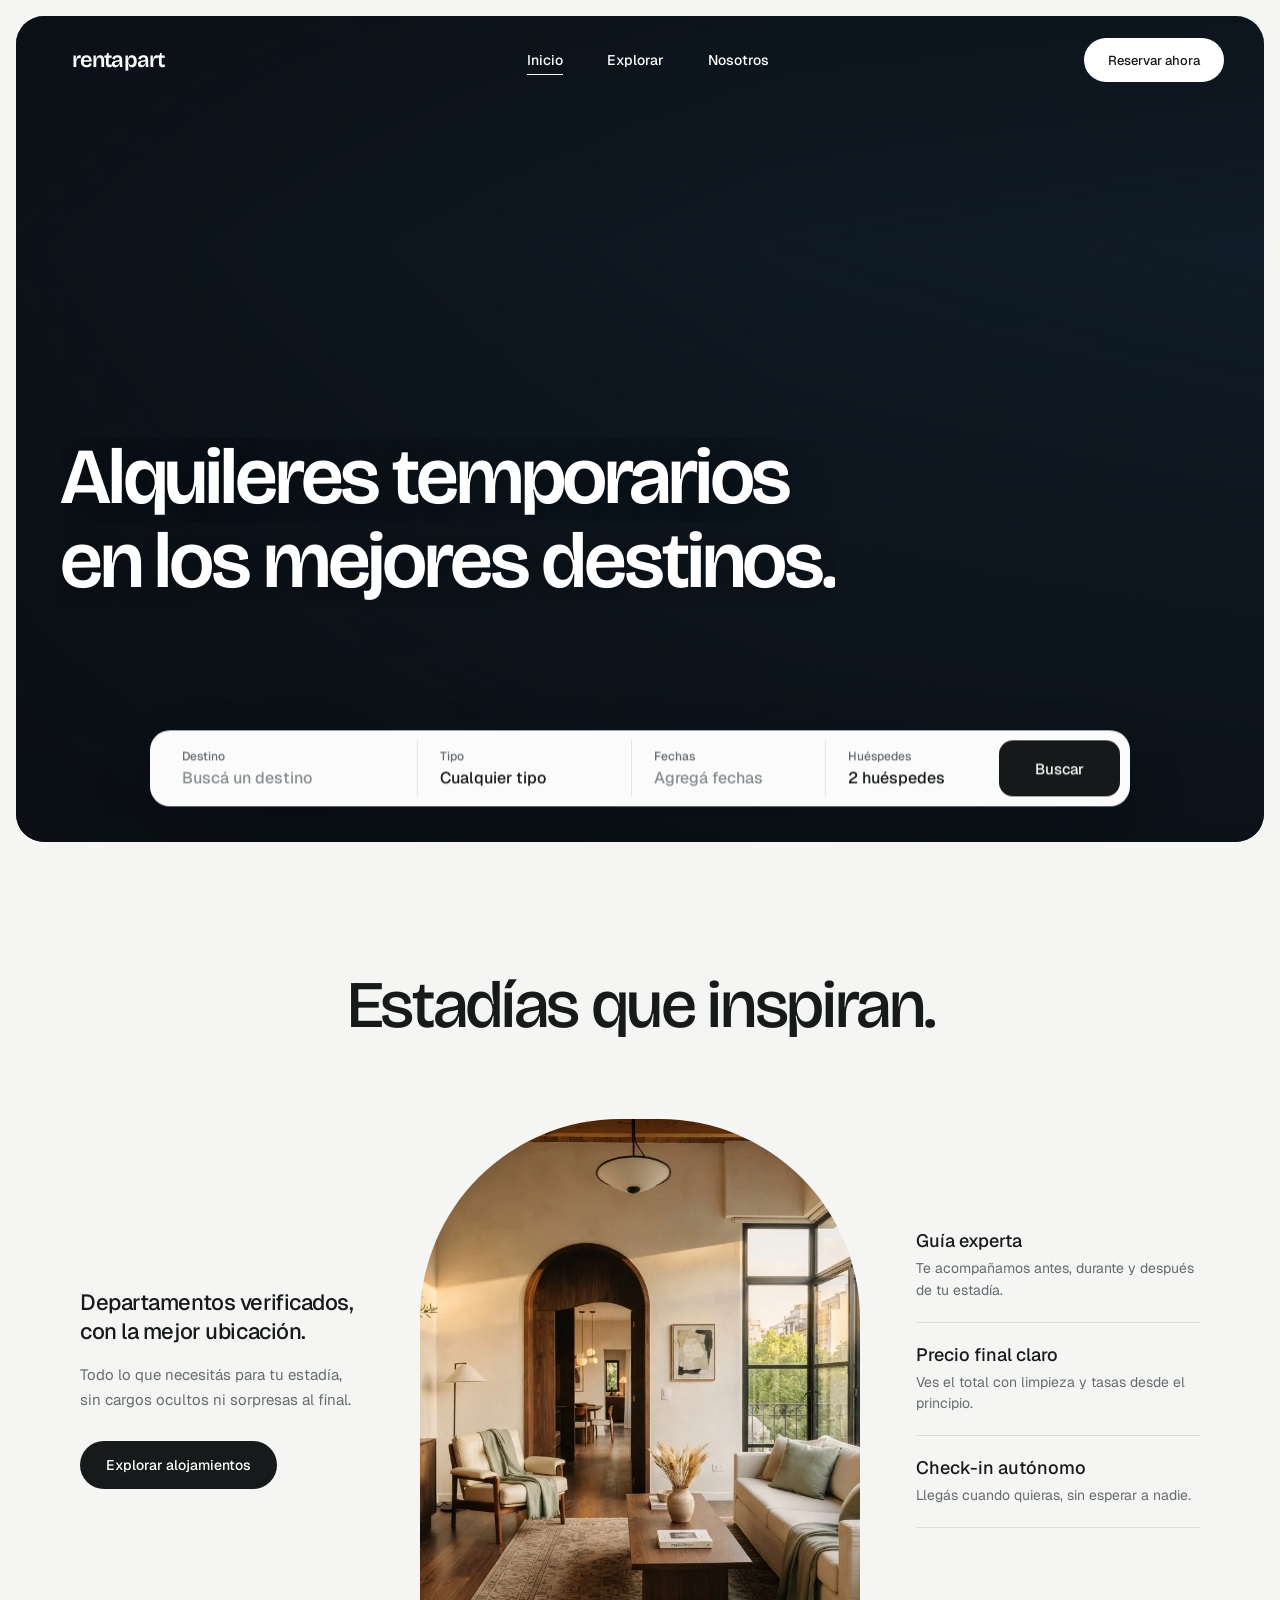
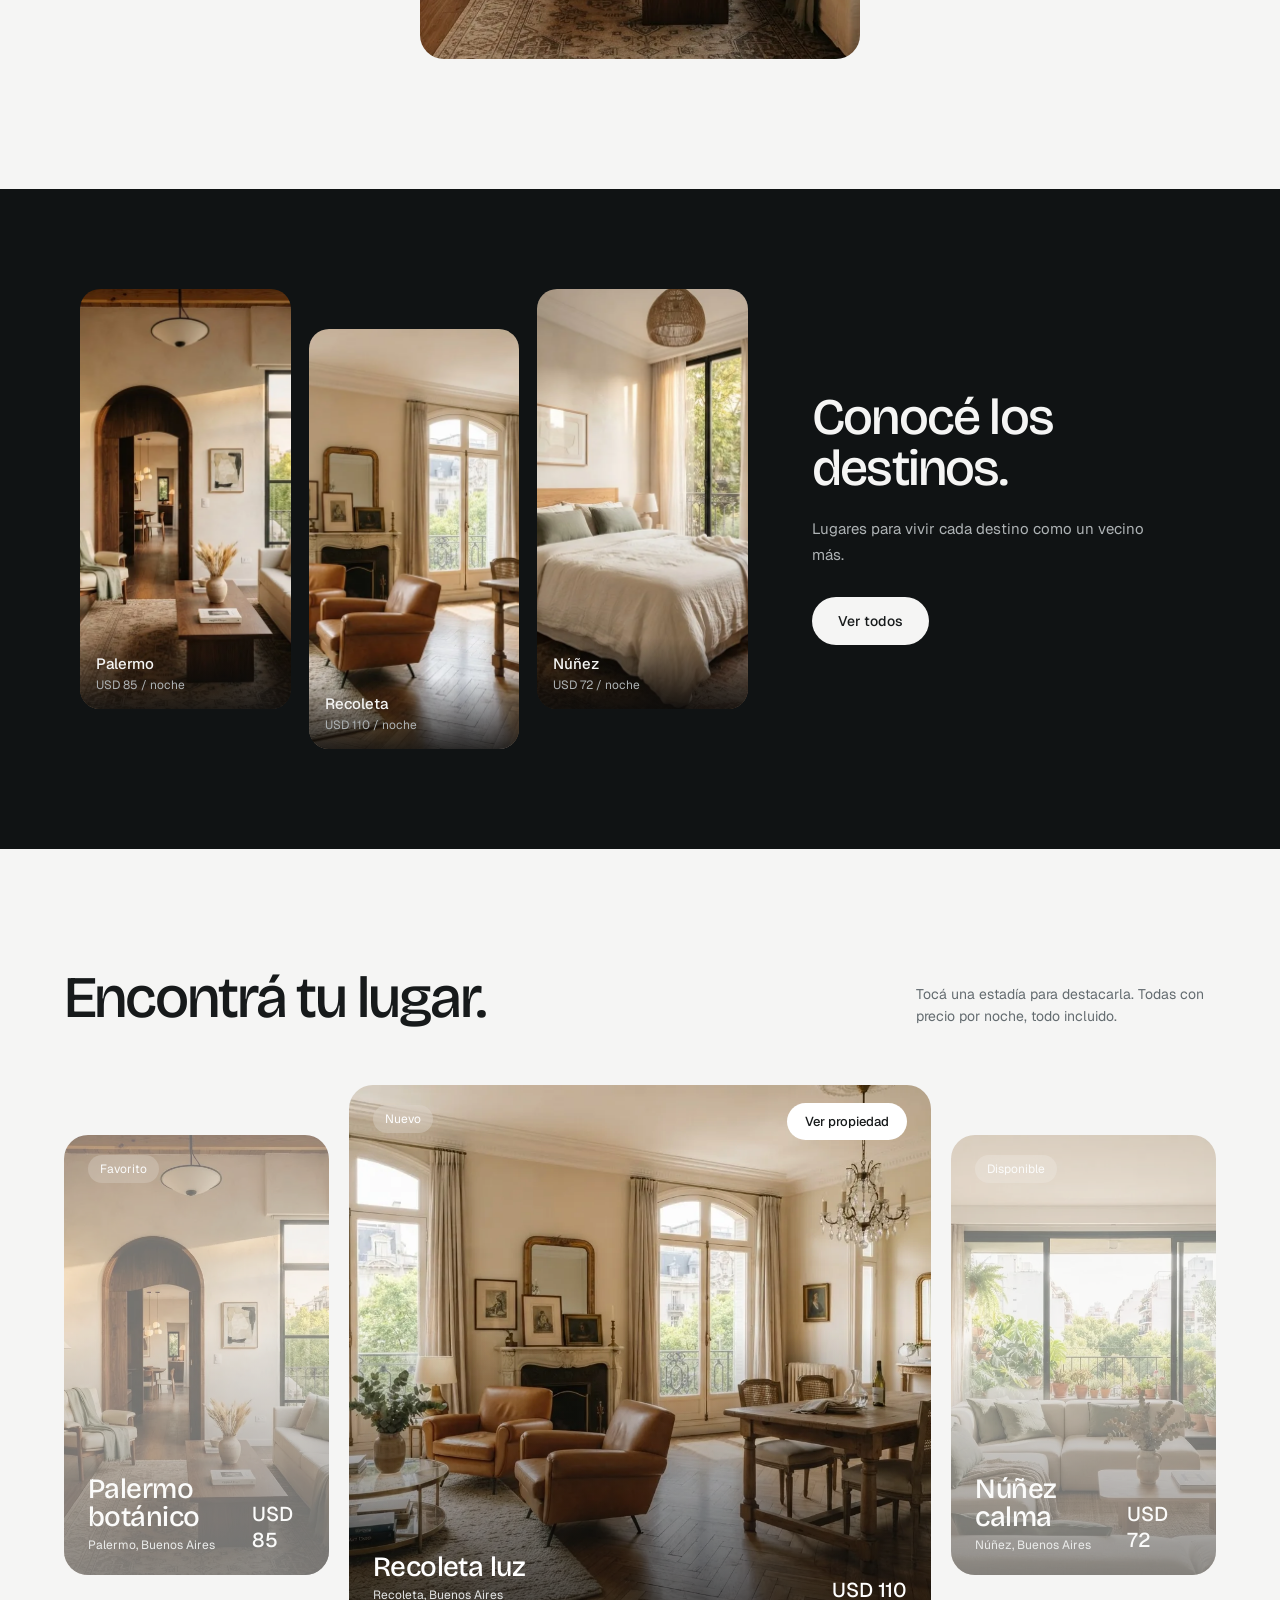
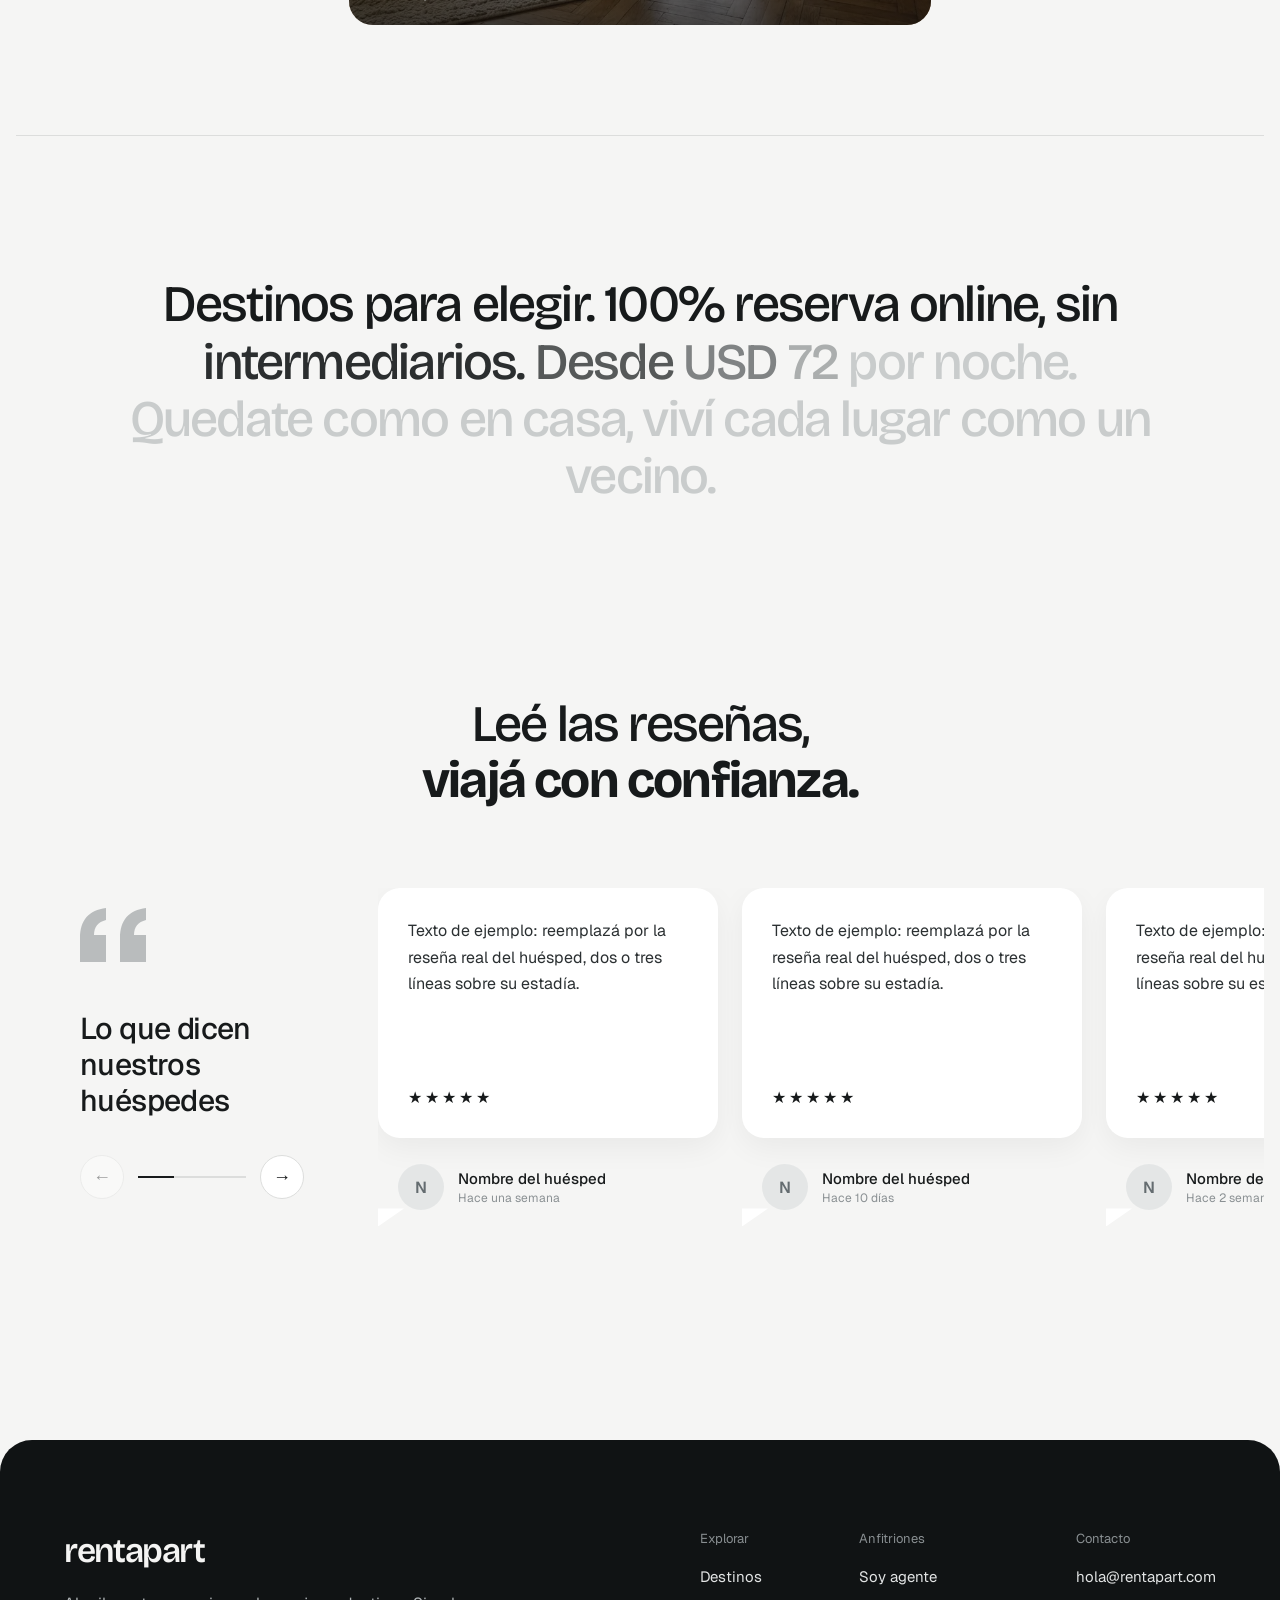
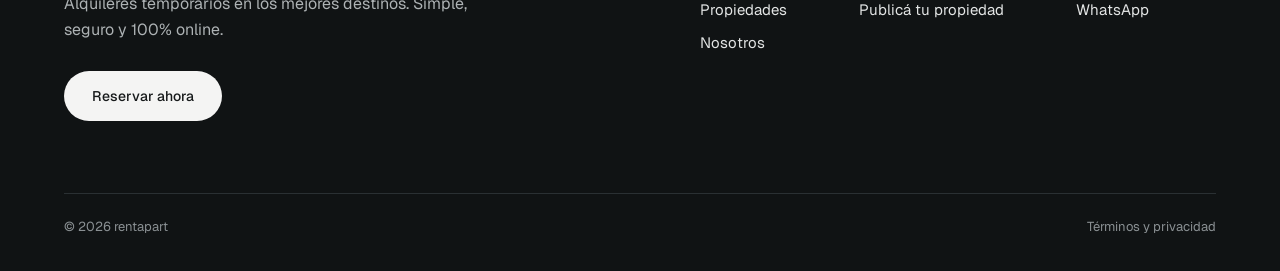
==== index.html @ 58e658b2 "Publicar Rentapart" ====
<!doctype html>
<html lang="es">
<head>
<meta charset="utf-8">
<meta name="viewport" content="width=device-width,initial-scale=1">
<title>rentapart — Alquileres temporarios en los mejores destinos</title>
<meta name="description" content="Alquileres temporarios en los mejores destinos. Reservá tu próxima estadía de forma simple, segura y 100% online.">
<link rel="preconnect" href="https://fonts.googleapis.com">
<link rel="preconnect" href="https://fonts.gstatic.com" crossorigin>
<link href="https://fonts.googleapis.com/css2?family=Bricolage+Grotesque:opsz,wght@12..96,400..700&family=Geist:wght@400;500;600&display=swap" rel="stylesheet">
<link rel="preload" as="image" href="assets/93faf.webp">
<link rel="stylesheet" href="home.css">
<link rel="stylesheet" href="navbar.css">
<script defer src="navbar.js"></script>
<script defer src="vendor/gsap.min.js"></script>
<script defer src="vendor/ScrollTrigger.min.js"></script>
<script defer src="home.js"></script>
<script defer src="calendar.js"></script>
</head>
<body class="is-home">

<div class="opening-screen" hidden>
  <span class="opening-word">rentapart</span>
  <button type="button" class="opening-skip">Saltar intro</button>
</div>

<rentapart-navbar></rentapart-navbar>

<main>
  <section class="hero" aria-label="Inicio">
    <div class="hero-bg" aria-hidden="true">
      <div class="slide" style="animation-delay:-1s"><i style="background-image:url('assets/93faf.webp')"></i></div>
      <div class="slide" style="animation-delay:5s"><i style="background-image:url('assets/29605.webp')"></i></div>
      <div class="slide" style="animation-delay:11s"><i style="background-image:url('assets/f9321.webp')"></i></div>
    </div>
    <div class="hero-shade" aria-hidden="true"></div>

    <div class="hero-copy">
      <h1><span class="line"><span>Alquileres temporarios</span></span> <span class="line"><span>en los mejores destinos.</span></span></h1>
    </div>

    <div class="hero-place">
      <a class="place-card slide" style="animation-delay:-1s" href="app.html#departamento" data-property="0">
        <span class="thumb" style="background-image:url('assets/93faf.webp')"></span>
        <span class="info"><strong>Palermo botánico</strong><span>Palermo, Buenos Aires</span><span>USD 85 por noche</span><span class="go">Ver propiedad <span class="arrow" aria-hidden="true">→</span></span></span>
      </a>
      <a class="place-card slide" style="animation-delay:5s" href="app.html#departamento" data-property="1">
        <span class="thumb" style="background-image:url('assets/29605.webp')"></span>
        <span class="info"><strong>Recoleta luz</strong><span>Recoleta, Buenos Aires</span><span>USD 110 por noche</span><span class="go">Ver propiedad <span class="arrow" aria-hidden="true">→</span></span></span>
      </a>
      <a class="place-card slide" style="animation-delay:11s" href="app.html#departamento" data-property="2">
        <span class="thumb" style="background-image:url('assets/f9321.webp')"></span>
        <span class="info"><strong>Núñez calma</strong><span>Núñez, Buenos Aires</span><span>USD 72 por noche</span><span class="go">Ver propiedad <span class="arrow" aria-hidden="true">→</span></span></span>
      </a>
    </div>

    <form class="search" action="app.html#explorar" role="search">
      <label class="s-field s-dest"><span>Destino</span><input name="destination" type="text" placeholder="Buscá un destino" autocomplete="off"></label>
      <label class="s-field s-type"><span>Tipo</span>
        <select name="type">
          <option value="">Cualquier tipo</option>
          <option>Monoambiente</option>
          <option>Departamento</option>
          <option>Dúplex</option>
          <option>Casa</option>
        </select>
      </label>
      <div class="s-field s-dates" tabindex="0" role="button" aria-haspopup="dialog" aria-expanded="false"><span>Fechas</span><b class="dates-text">Agregá fechas</b>
        <input name="arrival" type="hidden"><input name="departure" type="hidden">
      </div>
      <label class="s-field s-guests"><span>Huéspedes</span>
        <select name="guests">
          <option value="2">2 huéspedes</option>
          <option value="1">1 huésped</option>
          <option value="3">3 huéspedes</option>
          <option value="4">4 huéspedes</option>
          <option value="5">5 o más</option>
        </select>
      </label>
      <button class="search-cta" type="submit">Buscar</button>
    </form>
  </section>

  <section id="explorar" class="inspire">
    <h2 class="reveal">Estadías que inspiran.</h2>
    <div class="inspire-grid">
      <div class="inspire-copy reveal">
        <h3>Departamentos verificados, con la mejor ubicación.</h3>
        <p>Todo lo que necesitás para tu estadía, sin cargos ocultos ni sorpresas al final.</p>
        <a class="pill dark" href="app.html#explorar">Explorar alojamientos</a>
      </div>
      <div class="arch reveal"><img src="assets/fdfa7.webp" alt="Interior luminoso de un departamento" loading="lazy"></div>
      <ul class="perks reveal">
        <li><strong>Guía experta</strong><span>Te acompañamos antes, durante y después de tu estadía.</span></li>
        <li><strong>Precio final claro</strong><span>Ves el total con limpieza y tasas desde el principio.</span></li>
        <li><strong>Check-in autónomo</strong><span>Llegás cuando quieras, sin esperar a nadie.</span></li>
      </ul>
    </div>
  </section>

  <section class="destinos" aria-labelledby="destinos-title">
    <div class="destinos-inner">
      <div class="destinos-photos">
        <a href="app.html#departamento" data-property="0"><img src="assets/fdfa7.webp" alt="Palermo" loading="lazy"><span><strong>Palermo</strong><small>USD 85 / noche</small></span></a>
        <a href="app.html#departamento" data-property="1" class="down"><img src="assets/29605.webp" alt="Recoleta" loading="lazy"><span><strong>Recoleta</strong><small>USD 110 / noche</small></span></a>
        <a href="app.html#departamento" data-property="2"><img src="assets/f9321.webp" alt="Núñez" loading="lazy"><span><strong>Núñez</strong><small>USD 72 / noche</small></span></a>
      </div>
      <div class="destinos-copy reveal">
        <h2 id="destinos-title">Conocé los destinos.</h2>
        <p>Lugares para vivir cada destino como un vecino más.</p>
        <a class="pill light" href="app.html#explorar">Ver todos</a>
      </div>
    </div>
  </section>

  <section class="lugar" aria-labelledby="lugar-title">
    <div class="lugar-head reveal"><h2 id="lugar-title">Encontrá tu lugar.</h2><p>Tocá una estadía para destacarla. Todas con precio por noche, todo incluido.</p></div>
    <div class="lugar-row">
      <article class="lcard" tabindex="0" data-property="0" style="background-image:url('assets/fdfa7.webp')">
        <span class="tag">Favorito</span>
        <span class="meta"><span><strong>Palermo botánico</strong><small>Palermo, Buenos Aires</small></span><b>USD 85</b></span>
        <a class="open" href="app.html#departamento" data-property="0" aria-label="Ver Palermo botánico">Ver propiedad</a>
      </article>
      <article class="lcard is-active" tabindex="0" data-property="1" style="background-image:url('assets/29605.webp')">
        <span class="tag">Nuevo</span>
        <span class="meta"><span><strong>Recoleta luz</strong><small>Recoleta, Buenos Aires</small></span><b>USD 110</b></span>
        <a class="open" href="app.html#departamento" data-property="1" aria-label="Ver Recoleta luz">Ver propiedad</a>
      </article>
      <article class="lcard" tabindex="0" data-property="2" style="background-image:url('assets/12205.webp')">
        <span class="tag">Disponible</span>
        <span class="meta"><span><strong>Núñez calma</strong><small>Núñez, Buenos Aires</small></span><b>USD 72</b></span>
        <a class="open" href="app.html#departamento" data-property="2" aria-label="Ver Núñez calma">Ver propiedad</a>
      </article>
    </div>
  </section>

  <section id="nosotros" class="statement" aria-label="Sobre rentapart">
    <p class="words">Destinos para elegir. 100% reserva online, sin intermediarios. Desde USD 72 por noche. Quedate como en casa, viví cada lugar como un vecino.</p>
  </section>

  <section class="reviews" id="resenas" aria-labelledby="reviews-title">
    <div class="reviews-head reveal">
      <h2 id="reviews-title">Leé las reseñas,<br><b>viajá con confianza.</b></h2>
    </div>
    <div class="reviews-body">
      <div class="reviews-side">
        <svg width="68" height="54" viewBox="0 0 68 54" aria-hidden="true"><path d="M0 54V30C0 12 9 2 26 0v12C18 14 14 19 14 27h12v27H0Zm40 0V30C40 12 49 2 66 0v12c-8 2-12 7-12 15h12v27H40Z" fill="#b9bcbd"/></svg>
        <h3>Lo que dicen nuestros huéspedes</h3>
        <div class="reviews-nav">
          <button type="button" class="rbtn" data-r="-1" aria-label="Reseña anterior">←</button>
          <span class="rtrack" aria-hidden="true"><i></i></span>
          <button type="button" class="rbtn" data-r="1" aria-label="Reseña siguiente">→</button>
        </div>
      </div>
      <div class="reviews-window">
        <ul class="reviews-list" id="reviews-list"></ul>
      </div>
    </div>
  </section>
</main>

<footer class="site-footer">
  <div class="foot-top">
    <div class="foot-brand">
      <a href="index.html" class="foot-logo">rentapart</a>
      <p>Alquileres temporarios en los mejores destinos. Simple, seguro y 100% online.</p>
      <a class="pill paper" href="app.html#explorar">Reservar ahora</a>
    </div>
    <div class="foot-cols">
      <div><span>Explorar</span><a href="app.html#explorar">Destinos</a><a href="app.html#explorar">Propiedades</a><a href="#nosotros">Nosotros</a></div>
      <div><span>Anfitriones</span><a href="app.html#acceso">Soy agente</a><a href="app.html#acceso">Publicá tu propiedad</a></div>
      <div><span>Contacto</span><a class="foot-mail" href="mailto:hola@rentapart.com">hola@rentapart.com</a><a class="foot-wa" href="https://wa.me/5491155550101">WhatsApp</a></div>
    </div>
  </div>
  <div class="foot-bottom"><span>© 2026 rentapart</span><span>Términos y privacidad</span></div>
</footer>

</body>
</html>
---- home.css ----
/* rentapart — home. Tipografía: Bricolage Grotesque (títulos) + Geist (texto). */
:root {
  --rentapart-ink: #171a1b;
  --rentapart-paper: #f5f5f4;
  --muted: #646c70;
  --line: #dcdddc;
  --display: 'Bricolage Grotesque', 'Geist', sans-serif;
}
*, *::before, *::after { box-sizing: border-box; }
html { scroll-behavior: smooth; }
body {
  margin: 0;
  background: var(--rentapart-paper);
  color: var(--rentapart-ink);
  font-family: 'Geist', 'DM Sans', sans-serif;
  -webkit-font-smoothing: antialiased;
}
a { color: inherit; text-decoration: none; }
h1, h2, h3, p { margin: 0; }
img { display: block; max-width: 100%; }
main { padding: 16px 16px 0; overflow-x: clip; }
body.is-opening { overflow: hidden; }

.pill {
  display: inline-flex; align-items: center;
  min-height: 48px; padding: 0 26px;
  border-radius: 999px; font-size: 14px; font-weight: 500;
  transition: background-color .3s ease, transform .15s ease;
}
.pill:active { transform: scale(.97); }
.pill.dark { background: var(--rentapart-ink); color: #fff; }
.pill.dark:hover { background: #3a4144; }
.pill.light { background: var(--rentapart-paper); color: var(--rentapart-ink); }
.pill.light:hover { background: #fff; }
.pill.paper { background: var(--rentapart-paper); color: var(--rentapart-ink); min-height: 50px; padding: 0 28px; }
.pill.paper:hover { background: #fff; }
a:focus-visible, button:focus-visible, select:focus-visible, .s-field:focus-visible, .lcard:focus-visible {
  outline: 2px solid currentColor; outline-offset: 3px; border-radius: 8px;
}

/* ───────── Intro ───────── */
.opening-screen[hidden] { display: none; }
.opening-screen { position: fixed; inset: 0; z-index: 100; display: grid; place-items: center; background: #000; color: #fff; }
.opening-word {
  display: block; transform-origin: 0 0;
  font-family: var(--display); font-weight: 600; letter-spacing: -.04em; line-height: 1;
  font-size: clamp(43px, 9vw, 104px);
}
.opening-skip {
  position: absolute; bottom: max(24px, env(safe-area-inset-bottom)); right: 24px;
  padding: 10px 16px; border: 1px solid #fff6; border-radius: 30px;
  background: #111315; color: #fff; cursor: pointer; font: 500 13px 'Geist', sans-serif;
}
html.is-opening rentapart-navbar .site-brand { visibility: hidden; }

/* ───────── Hero ───────── */
.hero {
  position: relative;
  height: calc(100svh - 74px); min-height: 640px; max-height: 960px;
  border-radius: 28px; overflow: hidden;
  background: #101c27; color: #fff;
}
.hero-bg { position: absolute; inset: -4% 0; will-change: transform; }
.slide { position: absolute; inset: 0; opacity: 0; animation: xf 18s linear infinite; }
.hero-bg .slide i { position: absolute; inset: 0; background-size: cover; background-position: center; animation: drift 18s ease-out infinite; }
.hero-shade {
  position: absolute; inset: 0;
  background:
    linear-gradient(90deg, rgba(10,14,18,.7), rgba(10,14,18,.15) 62%, transparent),
    linear-gradient(180deg, rgba(10,14,18,.45), transparent 28%, rgba(10,14,18,.7));
}
.hero-copy { position: absolute; left: 44px; bottom: 236px; max-width: 780px; }
.hero h1 {
  font-family: var(--display); font-weight: 600;
  font-size: clamp(44px, 6.2vw, 84px); line-height: .98; letter-spacing: -.04em;
  text-shadow: 0 2px 40px rgba(0,0,0,.35);
}
.hero h1 .line { display: block; overflow: clip; padding-bottom: .08em; }
.hero h1 .line > span { display: block; }

.hero-place { position: absolute; right: 44px; bottom: 220px; width: 370px; height: 160px; }
.place-card {
  display: flex; gap: 16px; padding: 14px; border-radius: 16px;
  background: #fff; color: var(--rentapart-ink);
  box-shadow: 0 20px 50px rgba(10,14,18,.3);
}
.hero-place .place-card { animation-name: xf, xp; }
.place-card .thumb { width: 96px; flex: none; border-radius: 10px; background-size: cover; background-position: center; }
.place-card .info { display: flex; flex-direction: column; flex: 1; min-width: 0; font-size: 13px; color: var(--muted); }
.place-card .info strong { font-size: 20px; font-weight: 500; color: var(--rentapart-ink); margin-bottom: 6px; }
.place-card .info > span + span { margin-top: 2px; }
.place-card .go { margin-top: auto; display: flex; justify-content: space-between; align-items: center; font-size: 14px; color: var(--rentapart-ink); }
.place-card .arrow {
  display: inline-grid; place-items: center; width: 36px; height: 36px; border-radius: 50%;
  background: var(--rentapart-ink); color: #fff; font-size: 16px; transition: transform .35s cubic-bezier(.22,1,.36,1);
}
.place-card:hover .arrow { transform: translateX(4px); }

/* Buscador */
.search {
  position: absolute; left: 50%; bottom: 36px; translate: -50% 0;
  width: min(980px, calc(100% - 88px));
  display: flex; flex-wrap: wrap; align-items: center;
  padding: 10px; border-radius: 20px;
  background: #fff; color: var(--rentapart-ink);
  box-shadow: 0 24px 60px rgba(10,14,18,.3);
}
.s-field { display: flex; flex-direction: column; gap: 3px; padding: 8px 22px; min-width: 0; cursor: pointer; border-radius: 12px; transition: background-color .25s; }
.s-field:hover { background: #f5f5f4; }
.s-field + .s-field { border-left: 1px solid #e8e9e8; border-radius: 0 12px 12px 0; }
.s-field > span { font-size: 12px; font-weight: 500; color: var(--muted); }
.s-field input, .s-field select, .s-field b {
  border: 0; background: transparent; padding: 0; outline: none; width: 100%;
  font: 500 16px 'Geist', sans-serif; color: var(--rentapart-ink); appearance: none; cursor: pointer;
}
.s-field input::placeholder { color: #8a9093; }
.s-field .dates-text { font-weight: 500; }
.s-field .dates-text.is-empty { color: #8a9093; }
.s-dest { flex: 1.3 1 200px; } .s-type { flex: 1 1 170px; } .s-dates { flex: 1 1 150px; } .s-guests { flex: 1 1 130px; }
.search-cta {
  display: inline-flex; align-items: center; justify-content: center;
  min-height: 56px; padding: 0 36px; border: 0; border-radius: 14px;
  background: var(--rentapart-ink); color: #fff; font: 500 15px 'Geist', sans-serif; cursor: pointer;
  transition: background-color .3s, transform .15s;
}
.search-cta:hover { background: #3a4144; }
.search-cta:active { transform: scale(.97); }
.search-cta[aria-busy="true"] { opacity: .7; cursor: wait; }

/* ───────── Secciones ───────── */
h2 { font-family: var(--display); font-weight: 500; letter-spacing: -.035em; line-height: 1; }
.inspire { padding: 130px 64px 0; text-align: center; }
.inspire h2 { font-size: clamp(40px, 5.2vw, 75px); }
.inspire-grid {
  display: grid; grid-template-columns: 1fr 440px 1fr; gap: 56px; align-items: center;
  max-width: 1240px; margin: 80px auto 0; text-align: left;
}
.inspire-copy h3 { font-size: 22px; font-weight: 500; letter-spacing: -.02em; line-height: 1.3; }
.inspire-copy p { margin: 16px 0 28px; font-size: 15px; line-height: 1.7; color: var(--muted); }
.arch { height: 540px; border-radius: 200px 200px 24px 24px; overflow: hidden; }
.arch img { width: 100%; height: 100%; object-fit: cover; transition: transform 1.2s cubic-bezier(.22,1,.36,1); }
.arch:hover img { transform: scale(1.05); }
.perks { list-style: none; margin: 0; padding: 0; }
.perks li { padding-bottom: 20px; margin-bottom: 20px; border-bottom: 1px solid var(--line); }
.perks strong { display: block; font-size: 18px; font-weight: 500; }
.perks span { display: block; margin-top: 6px; font-size: 14px; line-height: 1.55; color: var(--muted); }

.destinos { margin: 130px -16px 0; background: #101314; color: #f5f5f4; padding: 100px 80px; }
.destinos-inner { display: flex; flex-wrap: wrap; gap: 64px; align-items: center; max-width: 1280px; margin: 0 auto; }
.destinos-photos { display: flex; gap: 18px; flex: 1 1 640px; }
.destinos-photos a { position: relative; flex: 1; height: 420px; border-radius: 20px; overflow: hidden; }
.destinos-photos a.down { margin-top: 40px; }
.destinos-photos img { width: 100%; height: 100%; object-fit: cover; transition: transform 1.2s cubic-bezier(.22,1,.36,1); }
.destinos-photos a:hover img { transform: scale(1.05); }
.destinos-photos span { position: absolute; inset: auto 0 0; padding: 16px; background: linear-gradient(0deg, rgba(14,13,12,.85), transparent); }
.destinos-photos strong { display: block; font-size: 15px; font-weight: 500; }
.destinos-photos small { display: block; margin-top: 4px; font-size: 12px; color: #aeb3b5; }
.destinos-copy { flex: 1 1 360px; }
.destinos-copy h2 { font-size: clamp(36px, 4vw, 56px); }
.destinos-copy p { margin: 22px 0 30px; max-width: 340px; font-size: 15px; line-height: 1.7; color: #aeb3b5; }

.lugar { padding: 120px 0 40px; overflow: hidden; }
.lugar-head { display: flex; flex-wrap: wrap; justify-content: space-between; align-items: end; gap: 20px; padding: 0 48px 48px; }
.lugar-head h2 { font-size: clamp(38px, 4.6vw, 66px); }
.lugar-head p { max-width: 300px; font-size: 14px; line-height: 1.6; color: var(--muted); }
.lugar-row { display: flex; gap: 20px; align-items: center; padding: 0 48px; height: 560px; }
.lcard {
  position: relative; flex: 1 1 0; min-width: 0; height: 440px; border-radius: 24px; overflow: hidden;
  background-size: cover; background-position: center; color: #fff; cursor: pointer; opacity: .55;
  transition: flex .8s cubic-bezier(.22,1,.36,1), height .8s cubic-bezier(.22,1,.36,1), opacity .6s;
}
.lcard::before { content: ''; position: absolute; inset: 0; background: linear-gradient(0deg, rgba(14,13,12,.72), transparent 55%); }
.lcard.is-active { flex: 2.2 1 0; height: 540px; opacity: 1; cursor: default; }
.lcard .tag { position: absolute; left: 24px; top: 20px; padding: 6px 12px; border-radius: 999px; background: rgba(255,255,255,.2); backdrop-filter: blur(10px); font-size: 12px; }
.lcard .meta { position: absolute; left: 24px; right: 24px; bottom: 22px; display: flex; justify-content: space-between; align-items: end; }
.lcard .meta strong { display: block; font-family: var(--display); font-weight: 500; font-size: 28px; line-height: 1; letter-spacing: -.02em; }
.lcard .meta small { display: block; margin-top: 6px; font-size: 12px; color: #e4e6e6; }
.lcard .meta b { font-size: 20px; font-weight: 500; }
.lcard .open {
  position: absolute; right: 24px; top: 18px; padding: 10px 18px; border-radius: 999px;
  background: #fff; color: var(--rentapart-ink); font-size: 13px; font-weight: 500;
  opacity: 0; pointer-events: none; transition: opacity .4s;
}
.lcard.is-active .open { opacity: 1; pointer-events: auto; }

.statement { padding: 140px 48px 150px; border-top: 1px solid var(--line); margin-top: 60px; }
.statement .words {
  max-width: 1060px; margin: 0 auto; text-align: center;
  font-family: var(--display); font-weight: 500; font-size: clamp(30px, 4vw, 58px); line-height: 1.12; letter-spacing: -.035em;
}
.words .w { color: var(--rentapart-ink); }
.js-words .words .w { color: #c9cccc; }

.reviews { padding: 40px 0 140px; }
.reviews-head { text-align: center; }
.reviews-head h2 { font-size: clamp(36px, 4vw, 56px); line-height: 1.1; font-weight: 500; }
.reviews-head h2 b { font-weight: 700; }
.reviews-body { display: flex; gap: 48px; margin-top: 80px; padding-left: 64px; align-items: flex-start; }
.reviews-side { flex: 0 0 250px; padding-top: 20px; }
.reviews-side h3 { margin-top: 44px; font-size: 30px; line-height: 1.2; letter-spacing: -.02em; font-weight: 500; }
.reviews-nav { display: flex; align-items: center; gap: 14px; margin-top: 36px; }
.rbtn { width: 44px; height: 44px; border: 1px solid var(--line); border-radius: 50%; background: #fff; cursor: pointer; font-size: 18px; color: var(--rentapart-ink); transition: background-color .25s, transform .2s; }
.rbtn:hover { background: #f0f1f0; } .rbtn:active { transform: scale(.94); }
.rbtn:disabled { opacity: .4; cursor: default; }
.rtrack { position: relative; width: 108px; height: 2px; background: var(--line); }
.rtrack i { position: absolute; left: 0; top: 0; height: 2px; width: 36px; background: var(--rentapart-ink); transition: transform .5s cubic-bezier(.22,1,.36,1); }
.reviews-window { flex: 1; min-width: 0; overflow: hidden; padding-bottom: 90px; }
.reviews-list { display: flex; gap: 24px; list-style: none; margin: 0; padding: 0; transition: transform .7s cubic-bezier(.22,1,.36,1); }
.review { flex: 0 0 340px; position: relative; }
.review .bubble {
  display: flex; flex-direction: column; min-height: 250px; padding: 30px; border-radius: 22px; background: #fff;
  box-shadow: 0 10px 30px rgba(23,26,27,.05); transition: transform .5s cubic-bezier(.22,1,.36,1), box-shadow .4s;
}
.review .bubble:hover { transform: translateY(-4px); box-shadow: 0 18px 40px rgba(23,26,27,.1); }
.review .bubble p { font-size: 16px; line-height: 1.65; color: #2b3032; }
.review .stars { margin-top: auto; padding-top: 24px; letter-spacing: 3px; }
.review .tail { position: absolute; left: 0; bottom: -16px; width: 26px; height: 18px; background: #fff; clip-path: polygon(0 0, 100% 0, 0 100%); }
.review .who { display: flex; align-items: center; gap: 14px; margin: 26px 0 0 20px; }
.review .av { width: 46px; height: 46px; border-radius: 50%; background: #e4e6e6; display: grid; place-items: center; font-weight: 600; color: var(--muted); }
.review .who strong { display: block; font-size: 15px; font-weight: 500; }
.review .who small { display: block; margin-top: 2px; font-size: 12px; color: #8a9093; }

/* ───────── Footer ───────── */
.site-footer { margin: 0; background: #101314; color: #f5f5f4; padding: 90px 64px 36px; border-radius: 32px 32px 0 0; }
.foot-top { display: flex; flex-wrap: wrap; gap: 64px; justify-content: space-between; max-width: 1280px; margin: 0 auto; }
.foot-brand { flex: 1 1 360px; max-width: 440px; }
.foot-logo { font-family: var(--display); font-size: 34px; font-weight: 600; letter-spacing: -.04em; }
.foot-brand p { margin: 20px 0 28px; font-size: 16px; line-height: 1.6; color: #aeb3b5; }
.foot-cols { display: flex; flex-wrap: wrap; gap: 72px; }
.foot-cols > div { display: flex; flex-direction: column; gap: 14px; font-size: 15px; }
.foot-cols span { font-size: 13px; color: #8a9093; margin-bottom: 6px; }
.foot-cols a { position: relative; width: fit-content; color: #e4e6e6; }
.foot-cols a::after { content: ''; position: absolute; left: 0; right: 0; bottom: -3px; height: 1px; background: currentColor; transform: scaleX(0); transform-origin: left; transition: transform .4s cubic-bezier(.22,1,.36,1); }
.foot-cols a:hover::after { transform: scaleX(1); }
.foot-bottom { display: flex; flex-wrap: wrap; justify-content: space-between; gap: 12px; max-width: 1280px; margin: 72px auto 0; padding-top: 24px; border-top: 1px solid #2a3033; font-size: 13px; color: #8a9093; }

/* ───────── Calendario de rango ───────── */
.range-pop {
  position: absolute; z-index: 20; left: 50%; bottom: calc(100% + 12px); translate: -50% 0;
  width: min(720px, calc(100vw - 24px)); padding: 22px 24px 18px;
  background: #fff; border-radius: 20px; box-shadow: 0 24px 60px #11131526; color: var(--rentapart-ink);
}
.range-pop[hidden] { display: none; }
.range-head { display: flex; align-items: flex-start; gap: 12px; }
.range-months { flex: 1; display: grid; grid-template-columns: repeat(auto-fit, minmax(240px, 1fr)); gap: 32px; }
.range-month h3 { margin: 6px 0 14px; font: 500 15px 'Geist', sans-serif; text-align: center; }
.range-grid { display: grid; grid-template-columns: repeat(7, 1fr); row-gap: 2px; text-align: center; }
.range-grid small { font-size: 11px; color: #8a9093; padding-bottom: 6px; }
.range-nav { width: 40px; height: 40px; border: 1px solid var(--line); border-radius: 50%; background: #fff; font-size: 20px; line-height: 1; cursor: pointer; transition: background-color .2s, scale .15s; }
.range-nav:hover:not(:disabled) { background: #f0f1f0; } .range-nav:active:not(:disabled) { scale: .94; } .range-nav:disabled { opacity: .35; cursor: default; }
.range-day { height: 40px; border: 0; background: transparent; font: 500 14px 'Geist', sans-serif; color: inherit; cursor: pointer; transition: background-color .15s; }
.range-day:hover:not(:disabled):not(.is-start):not(.is-end) { background: #e8e9e8; border-radius: 50%; }
.range-day:disabled { color: #b5b8b9; cursor: default; }
.range-day.is-today:not(.is-start):not(.is-end) { text-decoration: underline; text-underline-offset: 4px; }
.range-day.in-range { background: #ececeb; }
.range-day.is-start, .range-day.is-end { background: var(--rentapart-ink); color: #fff; border-radius: 50%; }
.range-foot { display: flex; align-items: center; justify-content: space-between; gap: 12px; margin-top: 14px; padding-top: 14px; border-top: 1px solid var(--line); }
.range-summary { font-size: 13px; color: var(--muted); }
.range-done { min-height: 40px; padding: 0 20px; border: 0; border-radius: 30px; background: var(--rentapart-ink); color: #fff; font: 500 14px 'Geist', sans-serif; cursor: pointer; }

/* ───────── Animación ───────── */
@keyframes xf { 0% { opacity: 0 } 6% { opacity: 1 } 33% { opacity: 1 } 40% { opacity: 0 } 100% { opacity: 0 } }
@keyframes xp { 0% { pointer-events: none } 6% { pointer-events: auto } 33% { pointer-events: auto } 40% { pointer-events: none } 100% { pointer-events: none } }
@keyframes drift { from { transform: scale(1.02) } to { transform: scale(1.09) } }

/* ───────── Responsive ───────── */
@media (max-width: 1100px) {
  .inspire { padding: 100px 28px 0; }
  .inspire-grid { grid-template-columns: 1fr; gap: 36px; text-align: center; }
  .inspire-copy p { margin-inline: auto; }
  .arch { width: min(440px, 100%); margin: 0 auto; }
  .perks { text-align: left; max-width: 520px; margin: 0 auto; }
  .reviews-body { flex-direction: column; padding-inline: 28px; gap: 32px; }
  .reviews-side { flex: none; width: 100%; padding-top: 0; }
  .reviews-side h3 { margin-top: 24px; font-size: 26px; }
  .hero-place { width: 330px; }
}
@media (max-width: 860px) {
  .hero { min-height: 720px; max-height: none; height: calc(100svh - 24px); }
  .hero-copy { left: 22px; right: 22px; bottom: auto; top: 110px; }
  .hero-place { display: none; }
  .search { width: calc(100% - 20px); bottom: 10px; flex-direction: column; align-items: stretch; padding: 8px; }
  .s-field { flex: none; padding: 10px 14px; }
  .s-field + .s-field { border-left: 0; border-top: 1px solid #e8e9e8; border-radius: 0; }
  .search-cta { margin-top: 6px; min-height: 52px; }
  .destinos { padding: 70px 24px; margin-inline: -16px; }
  .destinos-photos { flex-basis: 100%; }
  .destinos-photos a { height: 300px; }
  .lugar-head, .lugar-row { padding-inline: 20px; }
  .lugar-row { height: auto; flex-direction: column; align-items: stretch; }
  .lcard, .lcard.is-active { flex: none; height: 300px; opacity: 1; }
  .lcard.is-active { height: 380px; }
  .statement { padding: 90px 24px 100px; }
  .site-footer { padding: 70px 24px 28px; }
  .foot-cols { gap: 40px; }
}
@media (prefers-reduced-motion: reduce) {
  html { scroll-behavior: auto; }
  .slide, .hero-bg .slide i { animation: none; }
  .hero-bg .slide:first-child, .hero-place .slide:first-child { opacity: 1; }
  .lcard, .arch img, .destinos-photos img, .reviews-list, .rtrack i { transition: none; }
}
---- navbar.css ----
/* Navbar rentapart: cápsula fija. En el home arranca transparente sobre la foto y se cierra en cápsula blanca al scrollear. */
rentapart-navbar { display: block; font-family: 'Geist', 'DM Sans', sans-serif; }
rentapart-navbar[hidden] { display: none; }

.site-nav {
  display: grid;
  grid-template-columns: 1fr auto 1fr;
  align-items: center;
  gap: 16px;
  box-sizing: border-box;
  min-height: 64px;
  padding: 10px 12px 10px 28px;
  border-radius: 999px;
  background: #fff;
  color: var(--rentapart-ink, #171a1b);
  box-shadow: 0 12px 34px #171a1b29;
  transition: background-color .45s ease, color .45s ease, box-shadow .45s ease;
}
.site-brand {
  justify-self: start;
  font-family: 'Bricolage Grotesque', 'Geist', sans-serif;
  font-size: 22px;
  font-weight: 600;
  letter-spacing: -.04em;
}
.site-brand img { display: block; max-width: 110px; height: 32px; object-fit: contain; }
.site-links { display: flex; gap: 44px; }
.site-links a { position: relative; padding: 6px 0; font-size: 14px; font-weight: 500; white-space: nowrap; }
.site-links a::after {
  content: '';
  position: absolute; left: 0; right: 0; bottom: 0; height: 1px;
  background: currentColor;
  transform: scaleX(0); transform-origin: left;
  transition: transform .4s cubic-bezier(.22, 1, .36, 1);
}
.site-links a:hover::after, .site-links a[aria-current="page"]::after { transform: scaleX(1); }
.site-actions { justify-self: end; }
.site-book {
  display: inline-flex; align-items: center;
  min-height: 44px; padding: 0 24px;
  border-radius: 999px;
  background: var(--rentapart-ink, #171a1b);
  color: #fff;
  font-size: 13px; font-weight: 500; white-space: nowrap;
  transition: background-color .45s ease, color .45s ease, transform .15s ease;
}
.site-book:active { transform: scale(.97); }
.site-nav a:focus-visible { outline: 2px solid currentColor; outline-offset: 4px; border-radius: 6px; }

/* Páginas con contenido claro: cápsula pegada arriba, dentro del flujo */
rentapart-navbar:not(.on-hero) {
  position: sticky; top: 14px; z-index: 60;
  width: min(940px, calc(100% - 32px));
  margin: 14px auto 10px;
}

/* Home: sobre el hero */
rentapart-navbar.on-hero {
  position: fixed; z-index: 60;
  top: 28px; left: 50%; translate: -50% 0;
  width: calc(100% - 88px); max-width: 1352px;
  transition: width .55s cubic-bezier(.22, .75, .28, 1), top .45s ease;
}
rentapart-navbar.on-hero:not(.is-floating) .site-nav { background: transparent; color: #fff; box-shadow: none; }
rentapart-navbar.on-hero:not(.is-floating) .site-book { background: #fff; color: #171a1b; }
rentapart-navbar.on-hero.is-floating { width: min(940px, calc(100% - 32px)); top: 16px; }

@media (max-width: 760px) {
  rentapart-navbar.on-hero { width: calc(100% - 24px); top: 18px; }
  .site-nav { grid-template-columns: auto 1fr; padding: 8px 8px 8px 20px; gap: 6px 10px; min-height: 56px; }
  .site-links { grid-column: 1 / -1; grid-row: 2; justify-self: center; gap: 28px; }
  .site-actions { grid-column: 2; grid-row: 1; }
  .site-brand { font-size: 20px; }
  .site-book { min-height: 40px; padding: 0 18px; }
  rentapart-navbar.on-hero:not(.is-floating) .site-nav { padding-bottom: 4px; }
}

@media (prefers-reduced-motion: reduce) {
  .site-nav, .site-book, rentapart-navbar.on-hero, .site-links a::after { transition: none; }
}
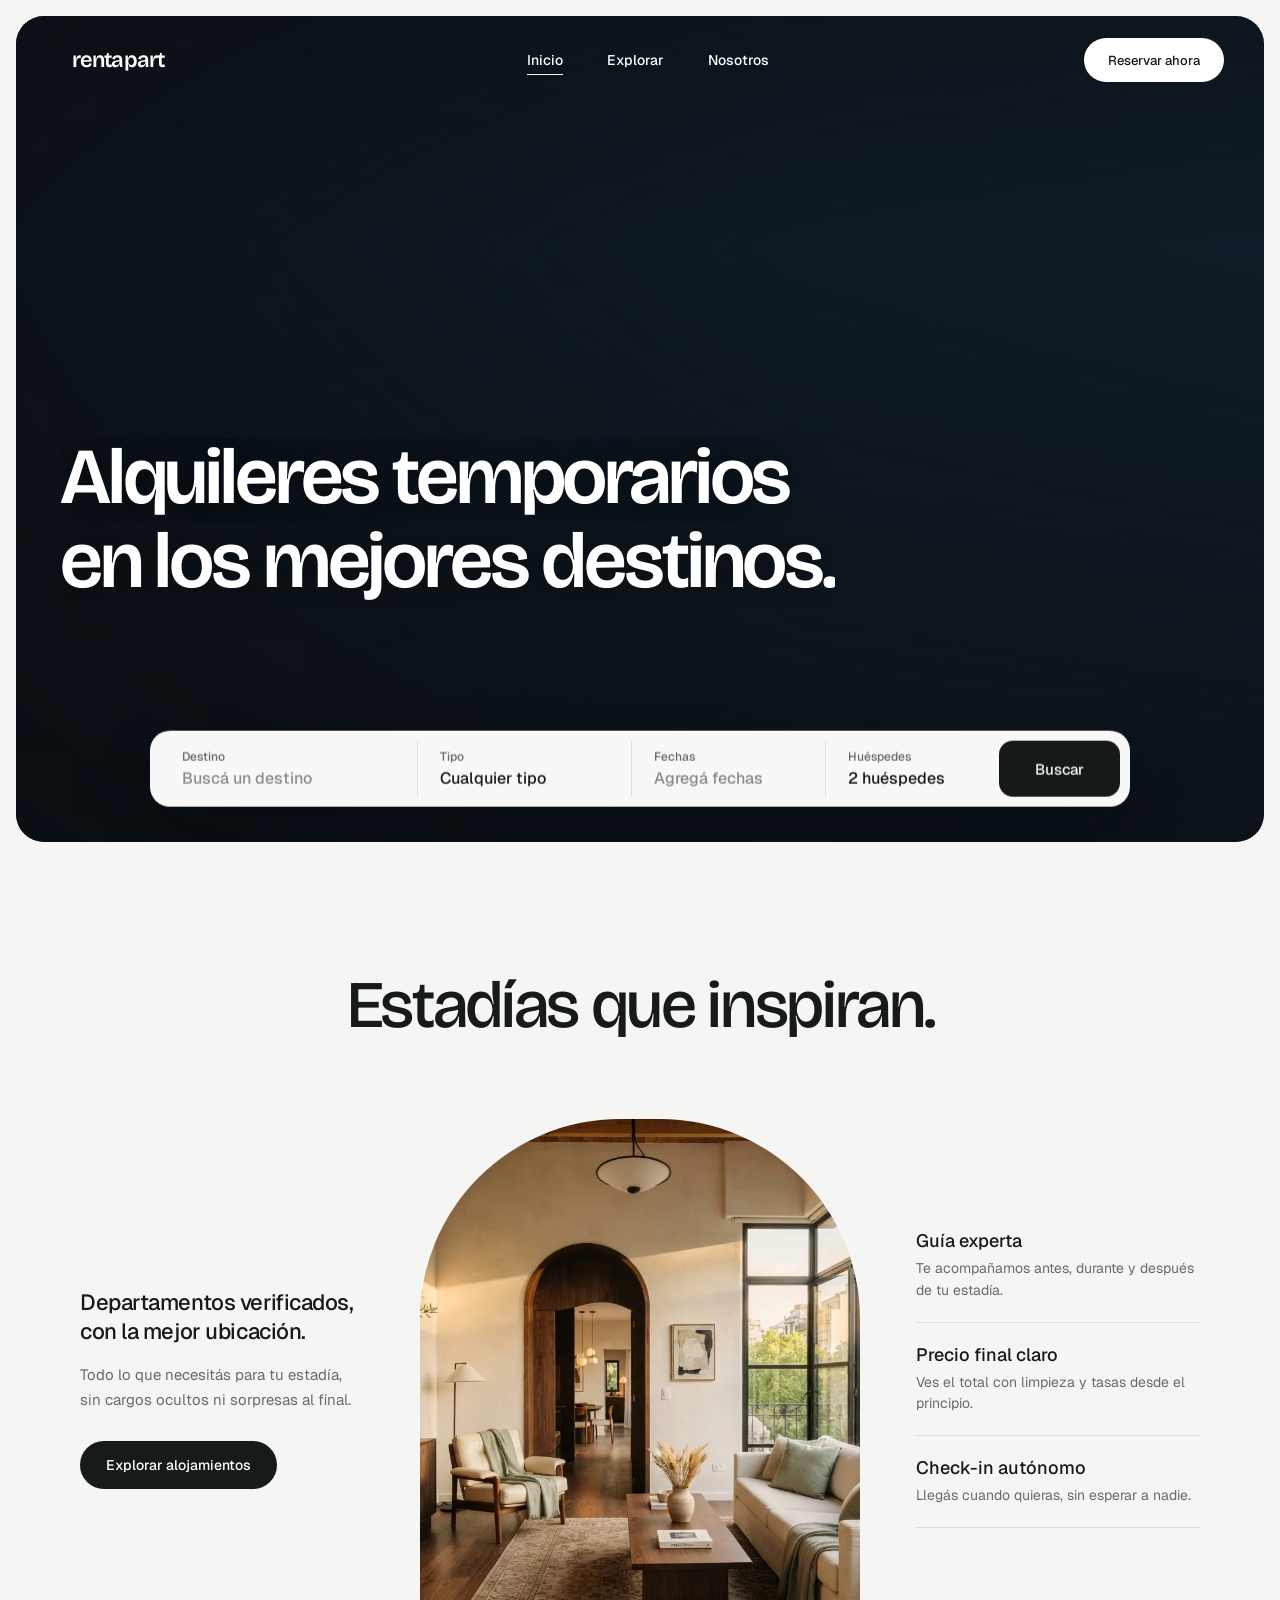
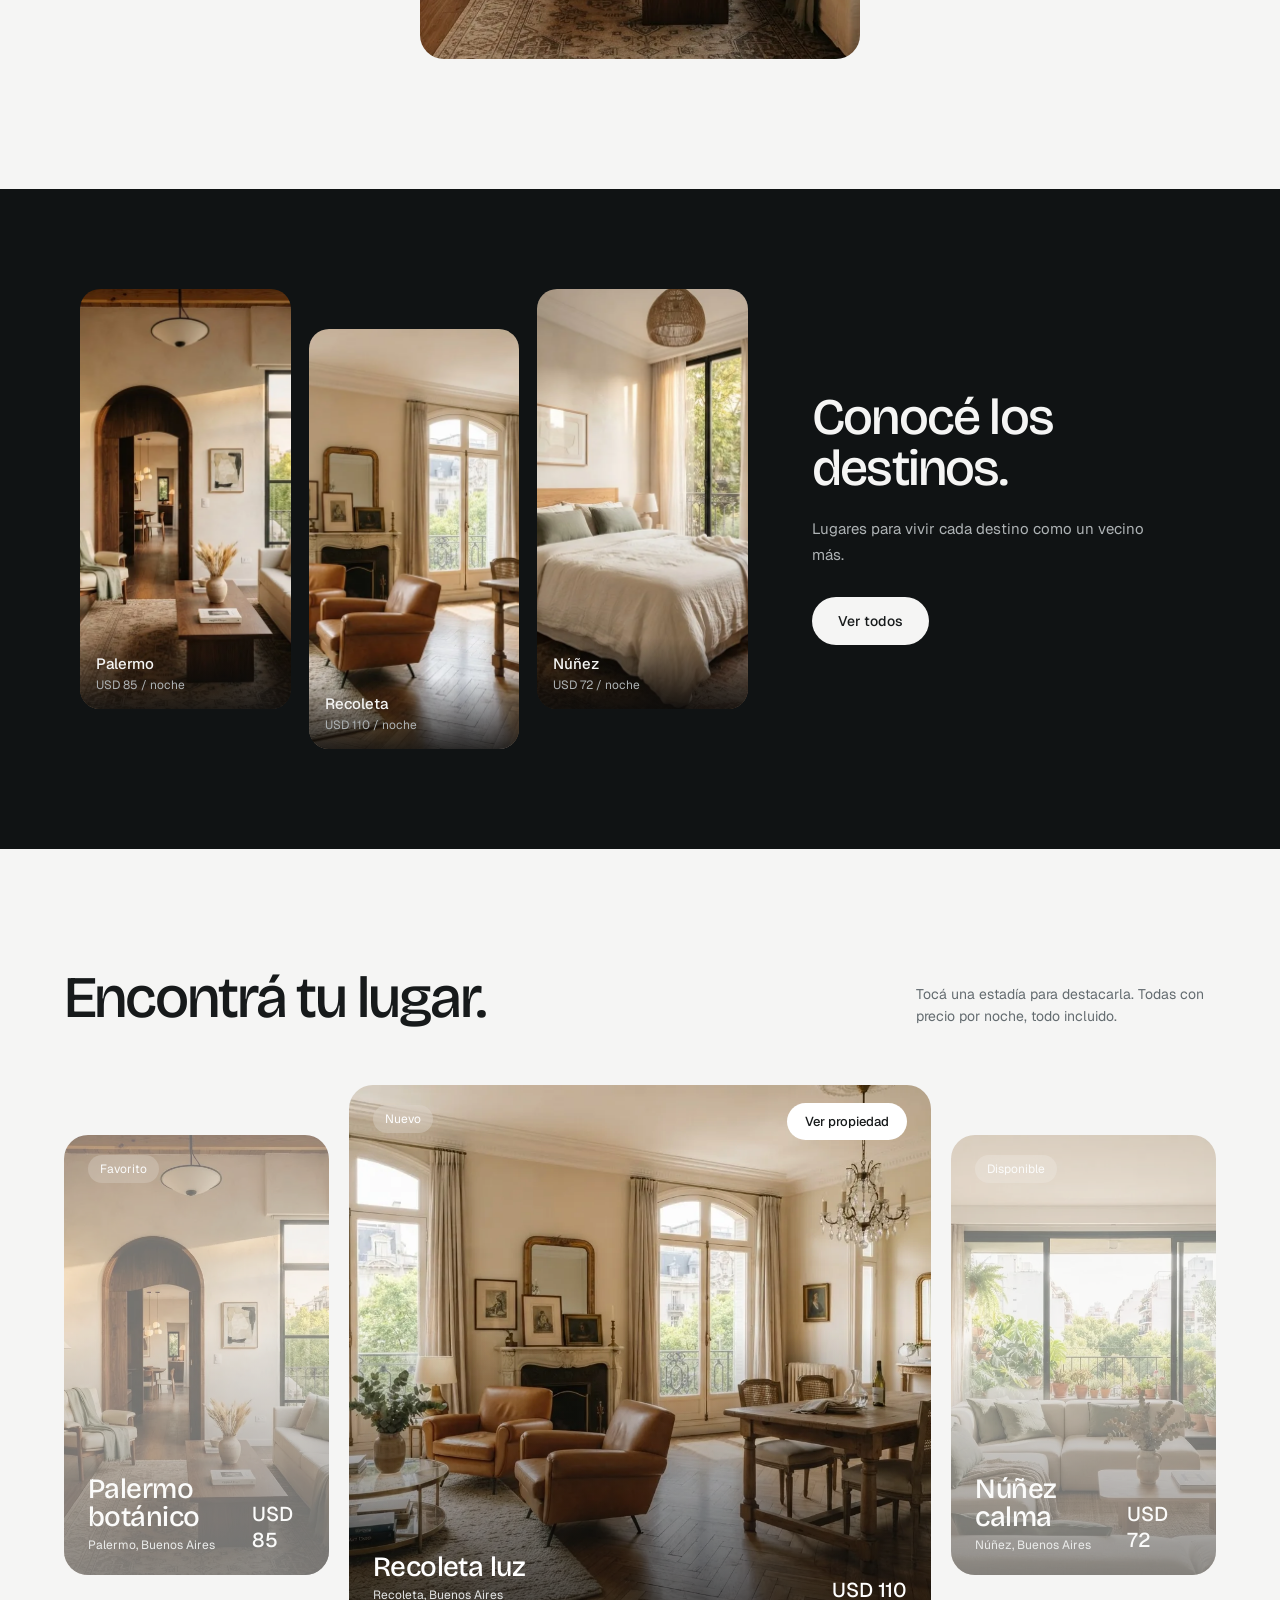
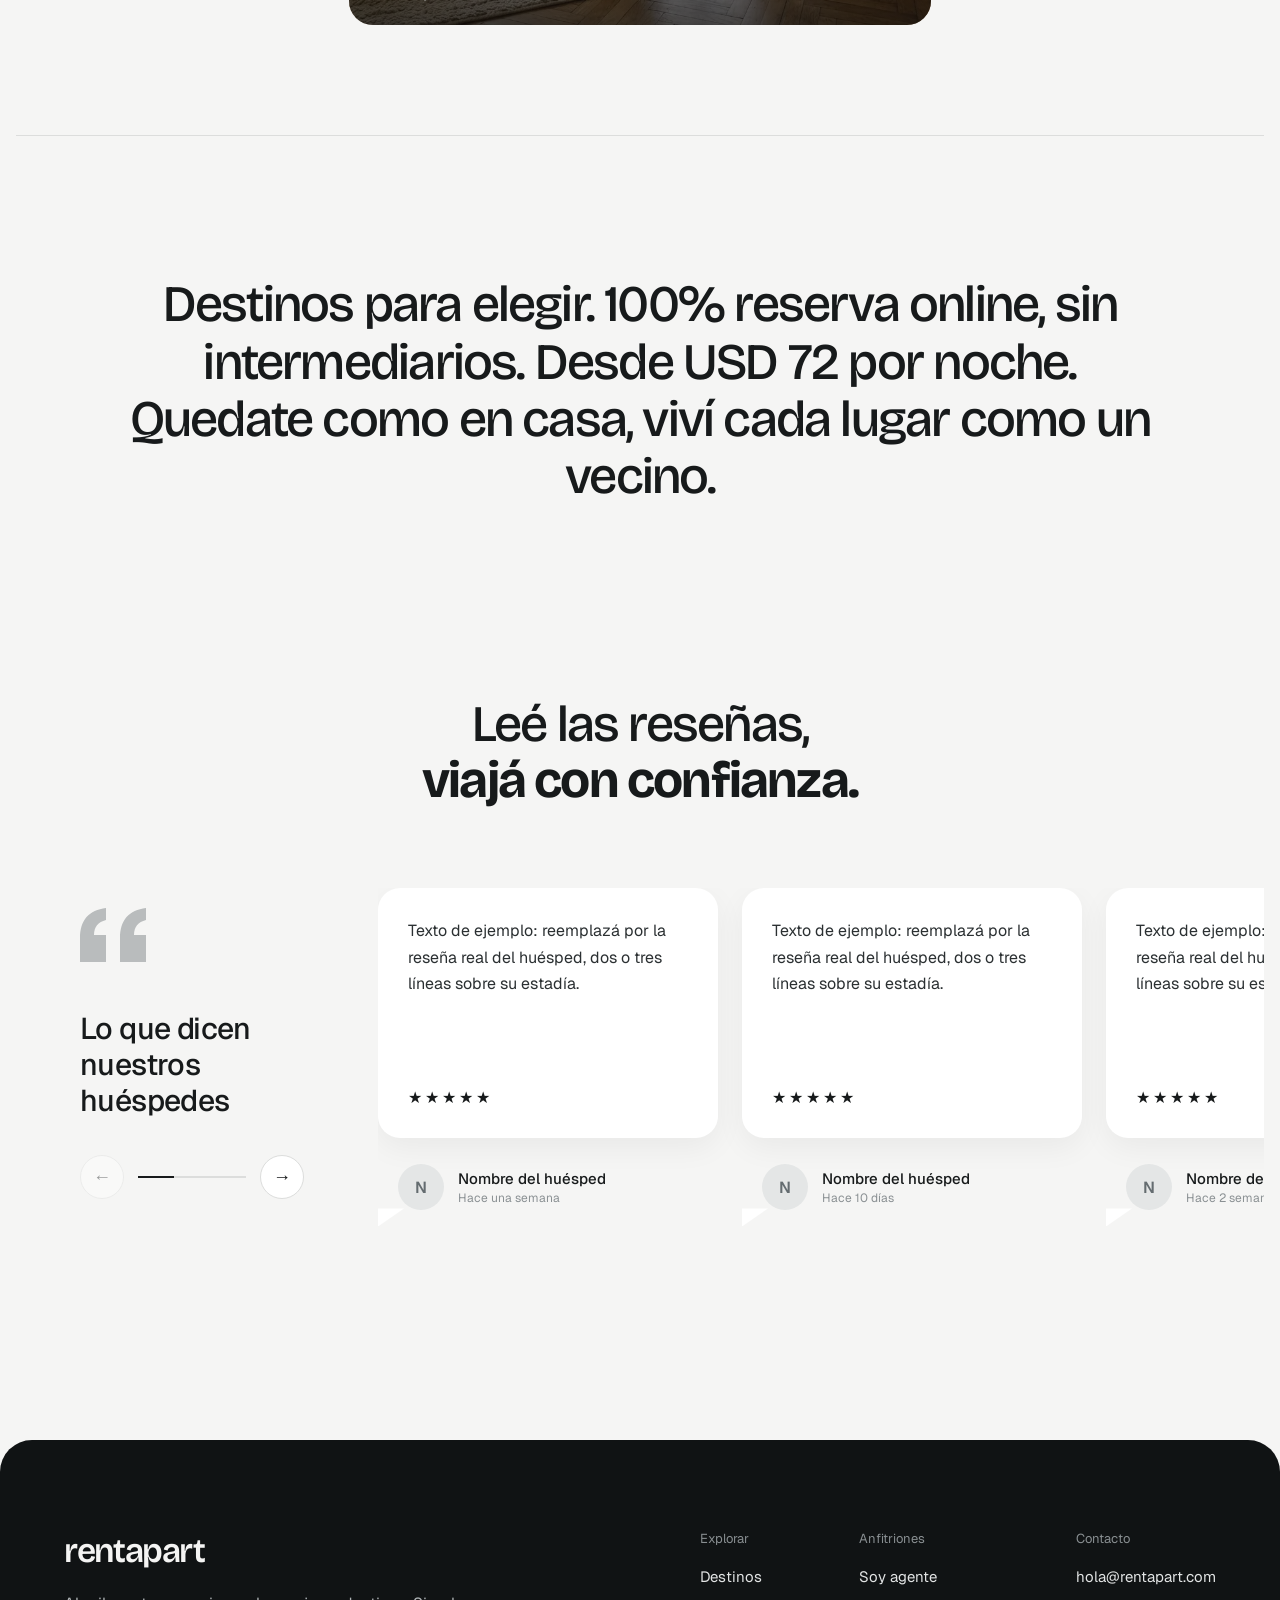
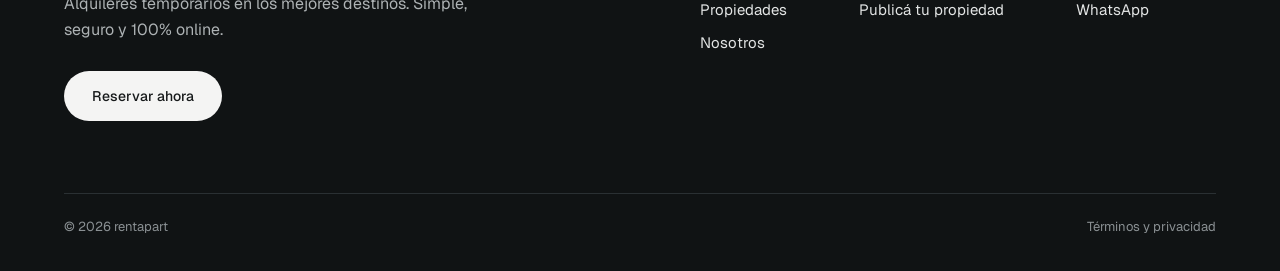
==== commit 5d16932d: "Suavizar navegación y desplazamiento" ====
--- a/index.html
+++ b/index.html
@@ -10,7 +10,7 @@
 <link href="https://fonts.googleapis.com/css2?family=Bricolage+Grotesque:opsz,wght@12..96,400..700&family=Geist:wght@400;500;600&display=swap" rel="stylesheet">
 <link rel="preload" as="image" href="assets/93faf.webp">
 <link rel="stylesheet" href="home.css">
-<link rel="stylesheet" href="navbar.css">
+<link rel="stylesheet" href="navbar.css"><link rel="stylesheet" href="navigation.css">
 <script defer src="navbar.js"></script>
 <script defer src="vendor/gsap.min.js"></script>
 <script defer src="vendor/ScrollTrigger.min.js"></script>
--- a/navigation.css
+++ b/navigation.css
@@ -0,0 +1,11 @@
+/* Native page transitions keep navigation feeling continuous between documents. */
+@view-transition { navigation: auto; }
+::view-transition-old(root), ::view-transition-new(root) {
+  animation-duration: 220ms;
+  animation-timing-function: cubic-bezier(0.23, 1, 0.32, 1);
+}
+html { scroll-behavior: smooth; }
+@media (prefers-reduced-motion: reduce) {
+  html { scroll-behavior: auto; }
+  ::view-transition-old(root), ::view-transition-new(root) { animation-duration: 0s; }
+}
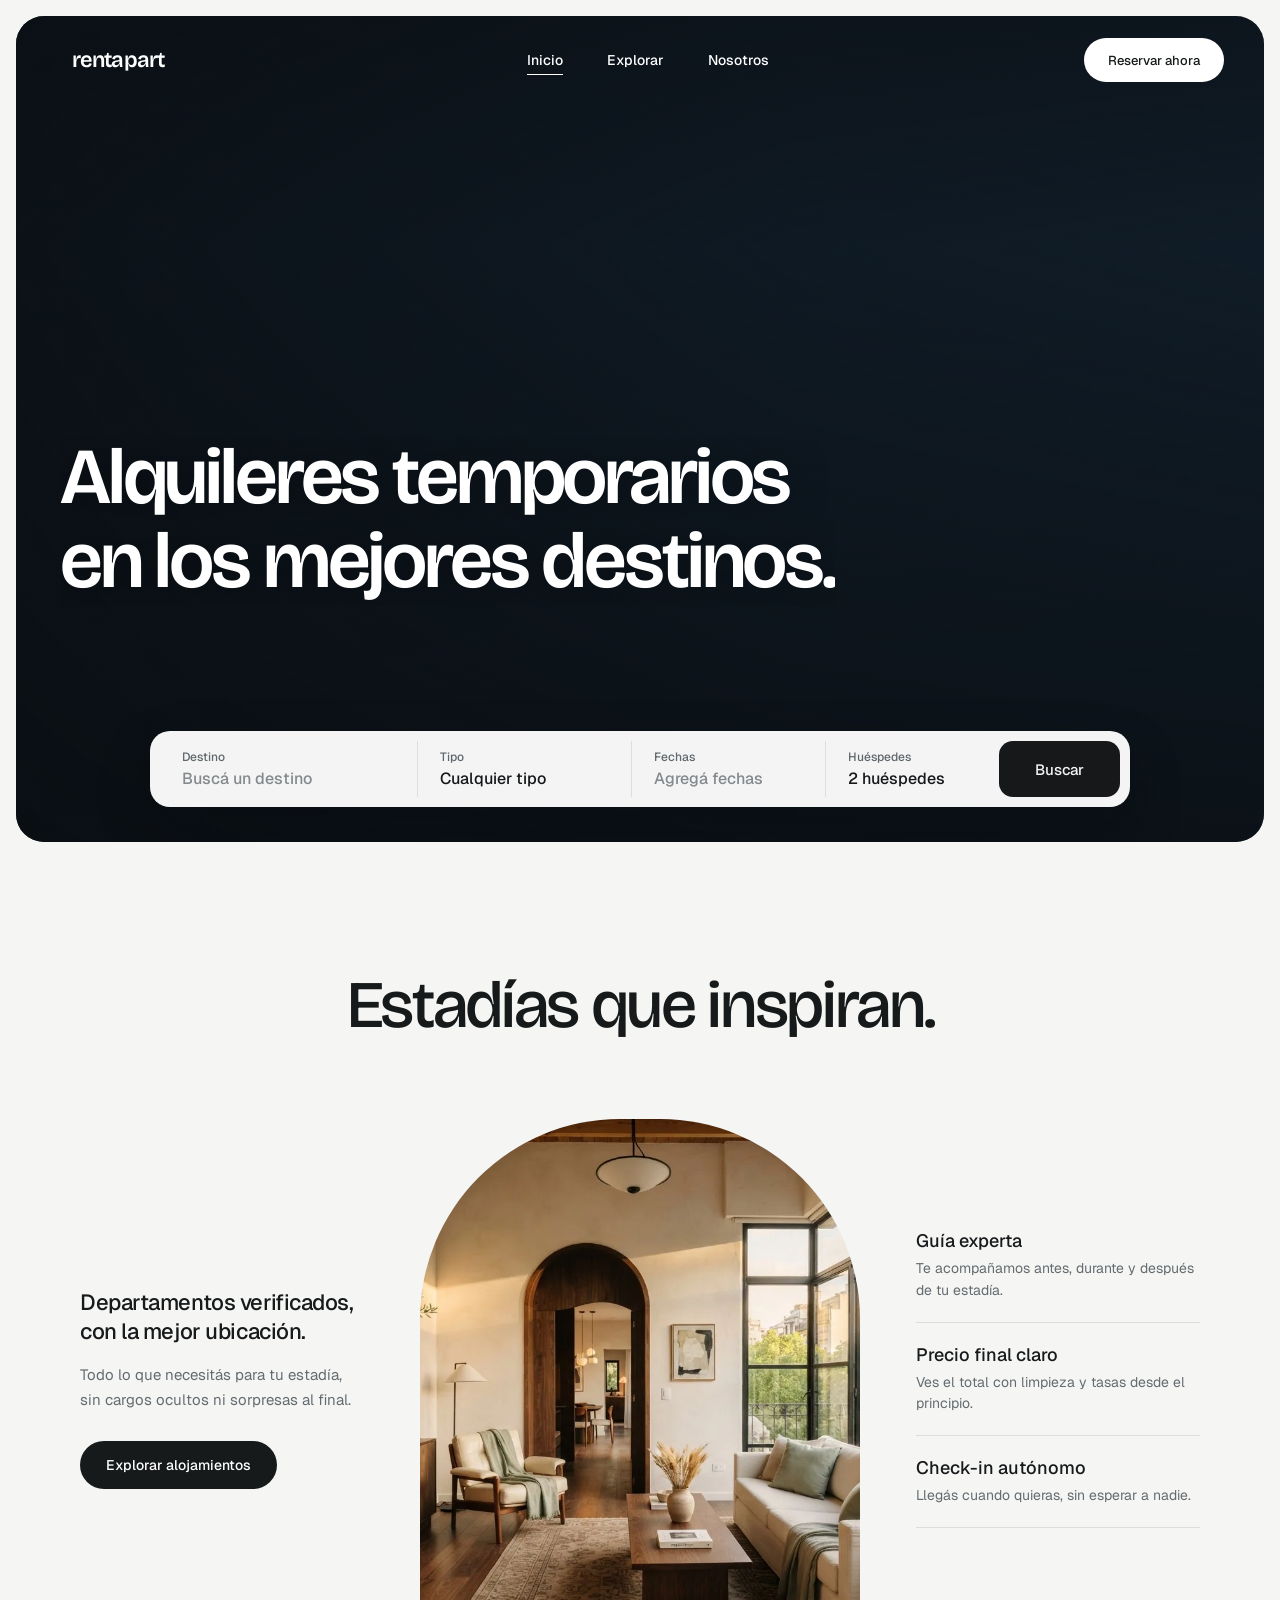
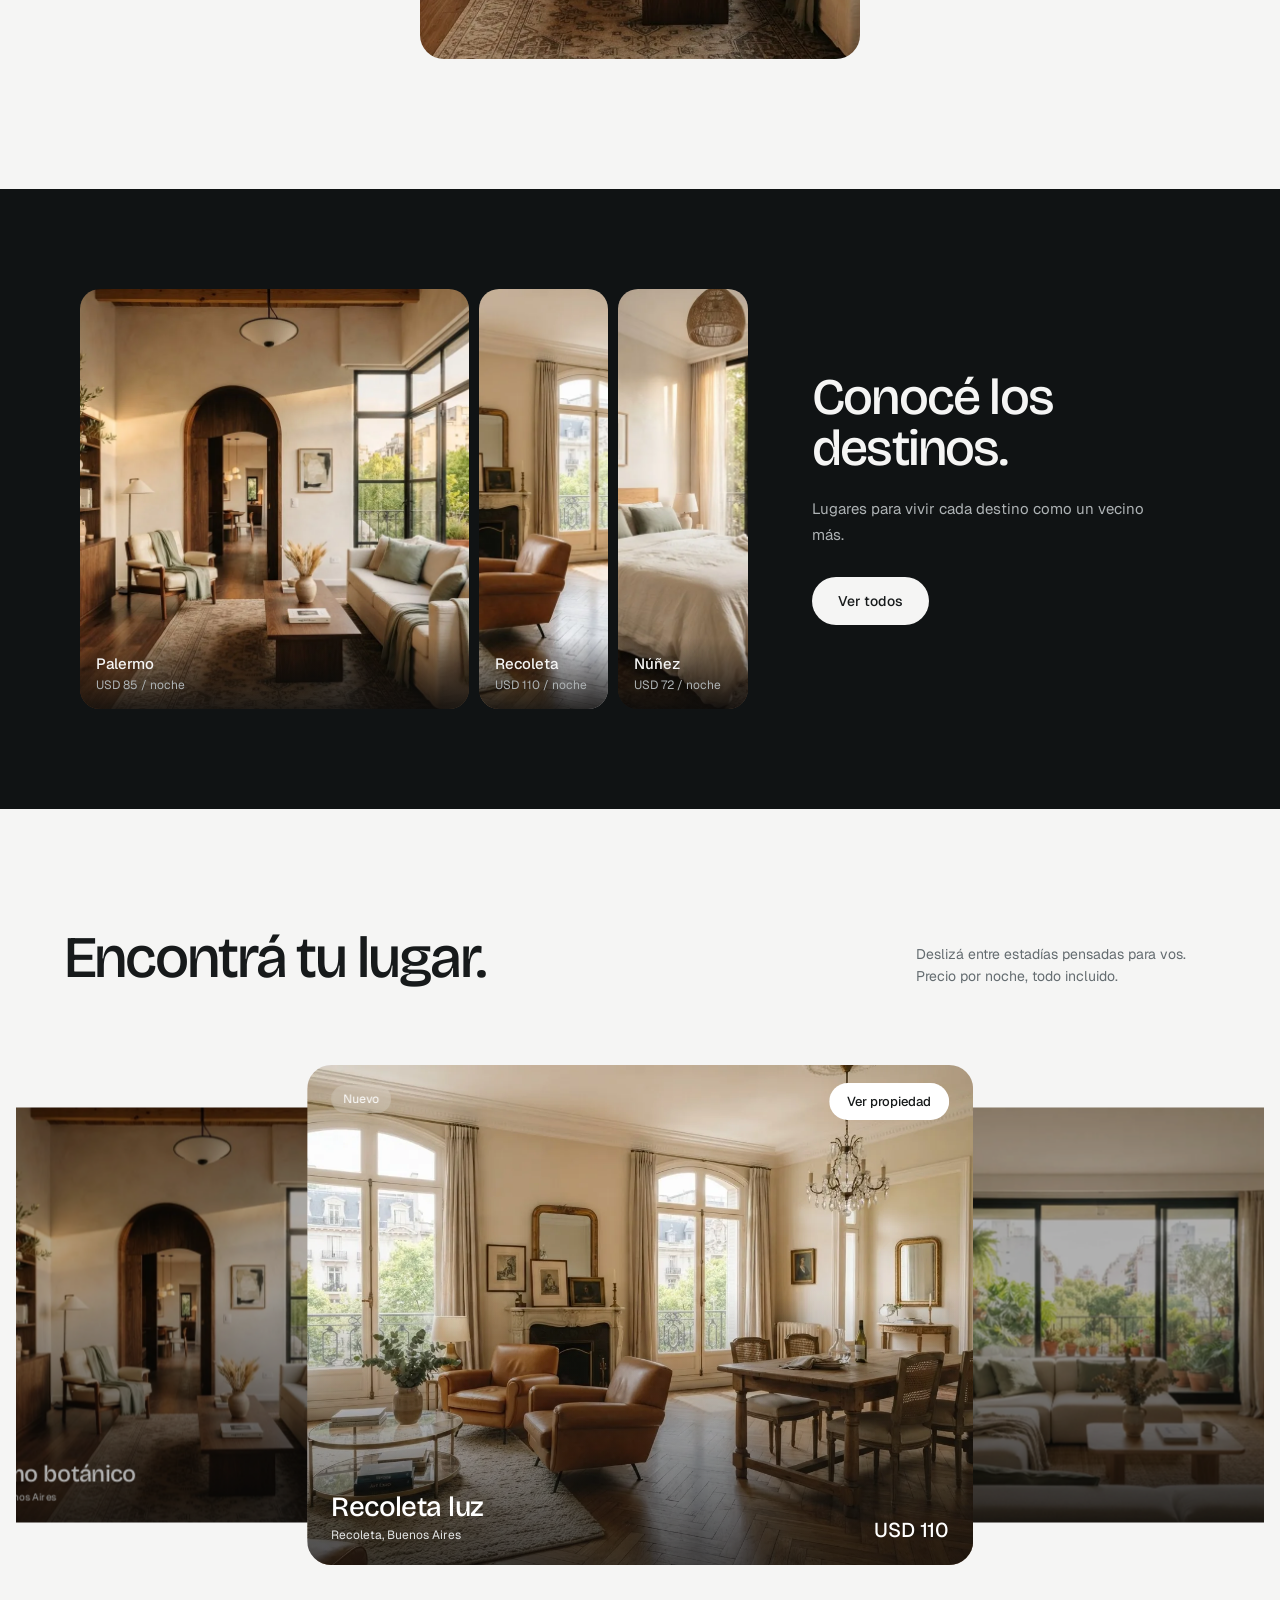
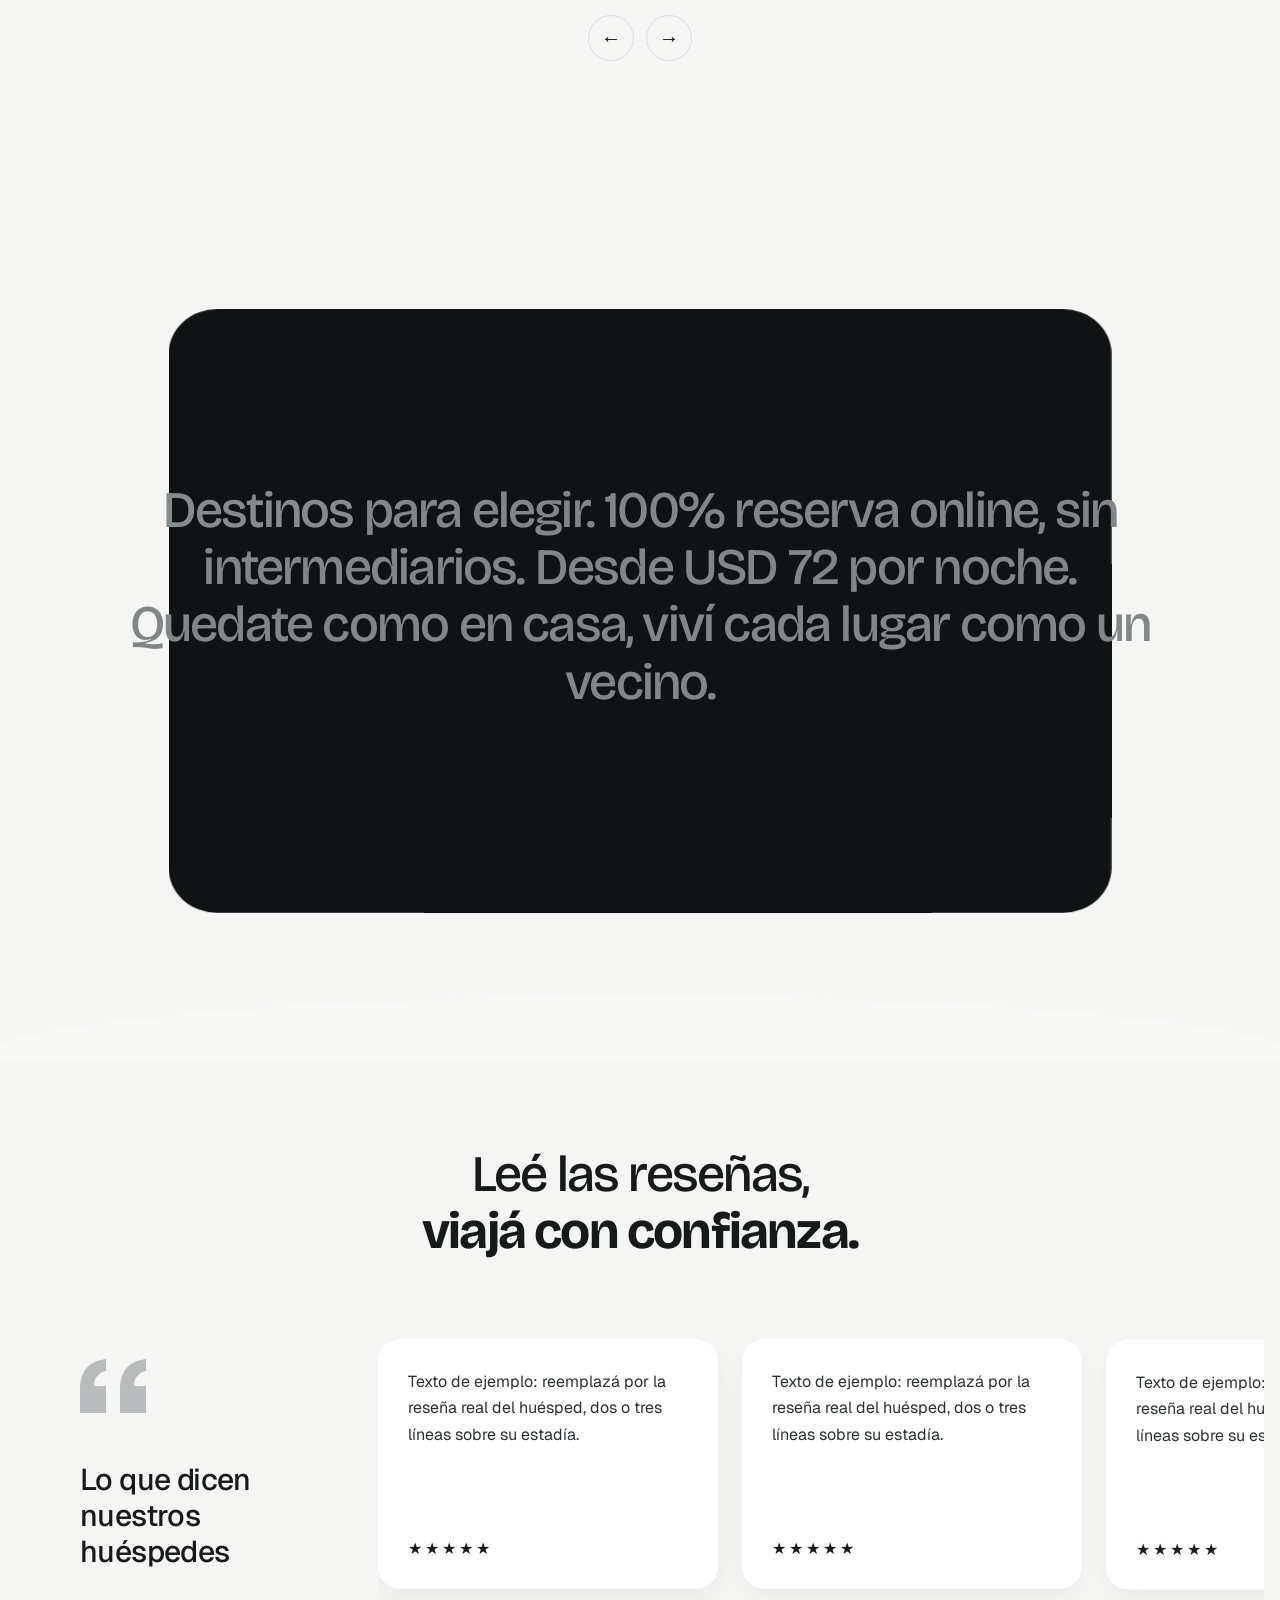
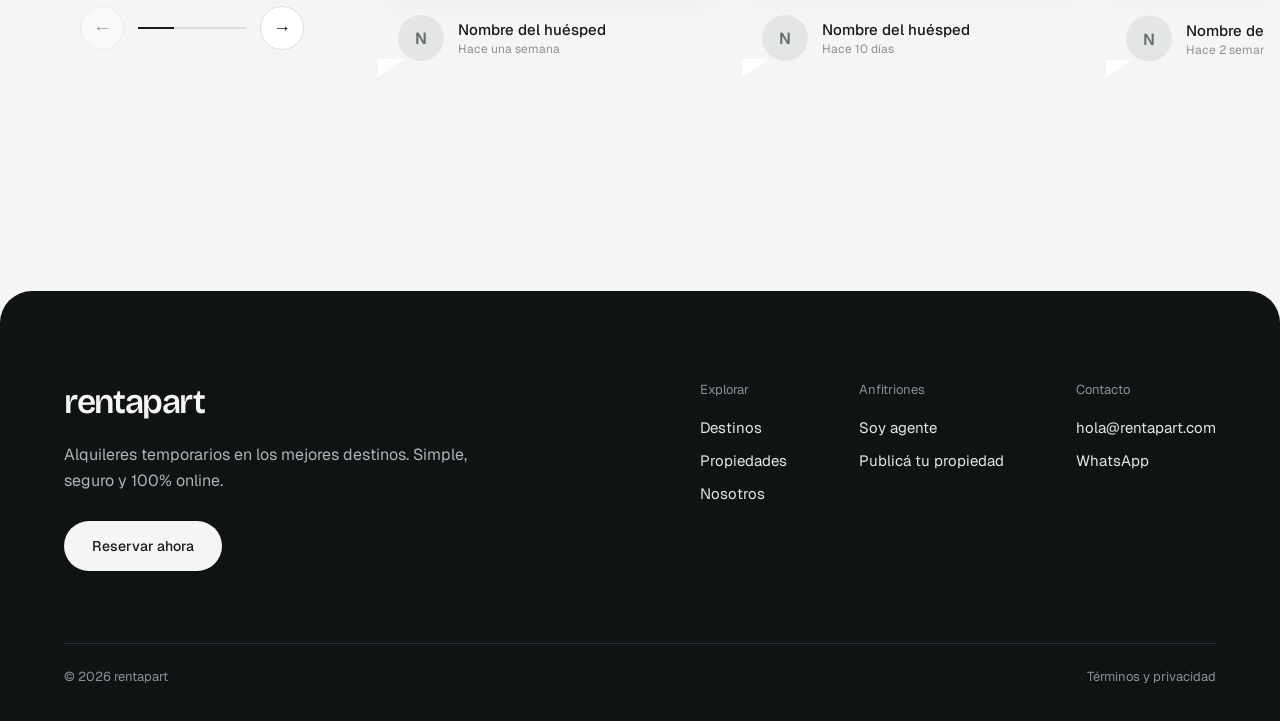
==== commit 1e06c150: "Mejorar carrusel y expansiones visuales" ====
--- a/index.html
+++ b/index.html
@@ -114,7 +114,7 @@
   </section>
 
   <section class="lugar" aria-labelledby="lugar-title">
-    <div class="lugar-head reveal"><h2 id="lugar-title">Encontrá tu lugar.</h2><p>Tocá una estadía para destacarla. Todas con precio por noche, todo incluido.</p></div>
+    <div class="lugar-head reveal"><h2 id="lugar-title">Encontrá tu lugar.</h2><p>Deslizá entre estadías pensadas para vos. Precio por noche, todo incluido.</p></div>
     <div class="lugar-row">
       <article class="lcard" tabindex="0" data-property="0" style="background-image:url('assets/fdfa7.webp')">
         <span class="tag">Favorito</span>
@@ -135,6 +135,7 @@
   </section>
 
   <section id="nosotros" class="statement" aria-label="Sobre rentapart">
+    <div class="statement-bg" aria-hidden="true"></div>
     <p class="words">Destinos para elegir. 100% reserva online, sin intermediarios. Desde USD 72 por noche. Quedate como en casa, viví cada lugar como un vecino.</p>
   </section>
 
--- a/home.css
+++ b/home.css
@@ -300,3 +300,67 @@
   .hero-bg .slide:first-child, .hero-place .slide:first-child { opacity: 1; }
   .lcard, .arch img, .destinos-photos img, .reviews-list, .rtrack i { transition: none; }
 }
+
+/* Editorial motion */
+.inspire-grid { transition: grid-template-columns .7s cubic-bezier(.22,1,.36,1), gap .7s cubic-bezier(.22,1,.36,1); }
+.arch { transition: border-radius .7s cubic-bezier(.22,1,.36,1); }
+@media (hover: hover) and (pointer: fine) and (min-width: 901px) {
+  .inspire-grid:has(.arch:hover) { grid-template-columns: minmax(150px, .7fr) minmax(440px, 2.6fr) minmax(150px, .7fr); gap: 32px; }
+  .arch:hover { border-radius: 28px; }
+  .arch:hover img { transform: scale(1.08); }
+}
+.destinos-photos { gap: 10px; }
+.destinos-photos a { flex: 1 1 0; min-width: 0; transition: flex .7s cubic-bezier(.22,1,.36,1); }
+.destinos-photos a.down { margin-top: 0; }
+.destinos-photos a:first-child { flex: 3 1 0; }
+.destinos-photos:has(a:hover) a, .destinos-photos:has(a:focus-visible) a { flex: 1 1 0; }
+.destinos-photos a:hover, .destinos-photos a:focus-visible { flex: 3 1 0 !important; }
+.destinos-photos span { white-space: nowrap; }
+.statement { position: relative; overflow: hidden; margin: 60px -16px 0; padding: 160px 48px 190px; border: 0; background: #101314; color: #fff; }
+.statement::after { content: ''; position: absolute; bottom: -1px; left: -2%; width: 104%; height: 65px; background: #f8f8f6; border-radius: 50% 50% 0 0 / 100% 100% 0 0; }
+.words .w { color: #f5f5f4; }
+.js-words .words .w { color: #818789; }
+.reviews { padding-top: 85px; }
+@media (max-width: 700px) {
+  .destinos-photos { gap: 6px; }
+  .destinos-photos a { border-radius: 14px; }
+  .destinos-photos a:first-child { flex: 2 1 0; }
+  .destinos-photos span { padding: 12px 8px; }
+  .destinos-photos strong { font-size: 13px; }
+  .destinos-photos small { font-size: 10px; }
+  .statement { padding: 110px 28px 135px; }
+  .statement::after { height: 38px; }
+}
+@media (prefers-reduced-motion: reduce) {
+  .inspire-grid, .arch, .destinos-photos a { transition: none; }
+}
+
+/* Viewport image, moving carousel and expanding statement */
+.inspire-preview { position: fixed; inset: 0; z-index: 90; pointer-events: none; opacity: 0; transform: scale(.94); transition: opacity .55s cubic-bezier(.22,1,.36,1), transform .75s cubic-bezier(.22,1,.36,1); overflow: hidden; }
+.inspire-preview.is-visible { opacity: 1; transform: scale(1); }
+.inspire-preview img { width: 100%; height: 100%; object-fit: cover; }
+.inspire-preview::after { content: ''; position: absolute; inset: 0; background: linear-gradient(90deg,rgba(10,15,14,.5),transparent 65%); }
+.inspire-preview span { position: absolute; z-index: 1; left: 6vw; bottom: 9vh; max-width: 500px; color: white; font: 500 clamp(40px,6vw,86px)/1 var(--display); letter-spacing: -.04em; }
+.lugar-row { position: relative; display: block; height: 560px; padding: 0; }
+.lcard, .lcard.is-active { position: absolute; top: 50%; left: 50%; width: min(52vw, 720px); height: 500px; opacity: 1; transition: transform .8s cubic-bezier(.22,1,.36,1), opacity .6s, filter .6s; }
+.lcard.is-active { z-index: 2; transform: translate(-50%,-50%) scale(1); }
+.lcard.is-prev { z-index: 1; transform: translate(-115%,-50%) scale(.83); filter: brightness(.7); }
+.lcard.is-next { z-index: 1; transform: translate(15%,-50%) scale(.83); filter: brightness(.7); }
+.lugar-controls { display: flex; justify-content: center; gap: 12px; margin-top: 20px; }
+.lugar-controls button { width: 46px; height: 46px; border: 1px solid var(--line); border-radius: 50%; background: transparent; font-size: 20px; }
+.statement { min-height: 100svh; display: grid; place-items: center; background: transparent; }
+.statement-bg { position: absolute; inset: 0; background: #101314; transform-origin: center; }
+.statement .words { position: relative; z-index: 1; }
+.statement::after { z-index: 2; }
+@media (max-width: 860px) {
+  .lugar-row { height: 440px; }
+  .lcard, .lcard.is-active { width: min(75vw, 520px); height: 390px; }
+  .lcard.is-prev { transform: translate(-112%,-50%) scale(.8); }
+  .lcard.is-next { transform: translate(12%,-50%) scale(.8); }
+}
+@media (prefers-reduced-motion: reduce) {
+  .inspire-preview, .lcard { transition: none; }
+}
+.inspire-preview { transform: none; clip-path: var(--preview-clip, inset(45% 40% round 28px)); transition: clip-path .75s cubic-bezier(.22,1,.36,1), opacity .55s cubic-bezier(.22,1,.36,1); }
+.inspire-preview.is-visible { transform: none; clip-path: inset(0 round 0); }
+@media (prefers-reduced-motion: reduce) { .inspire-preview { transition: none; } }
